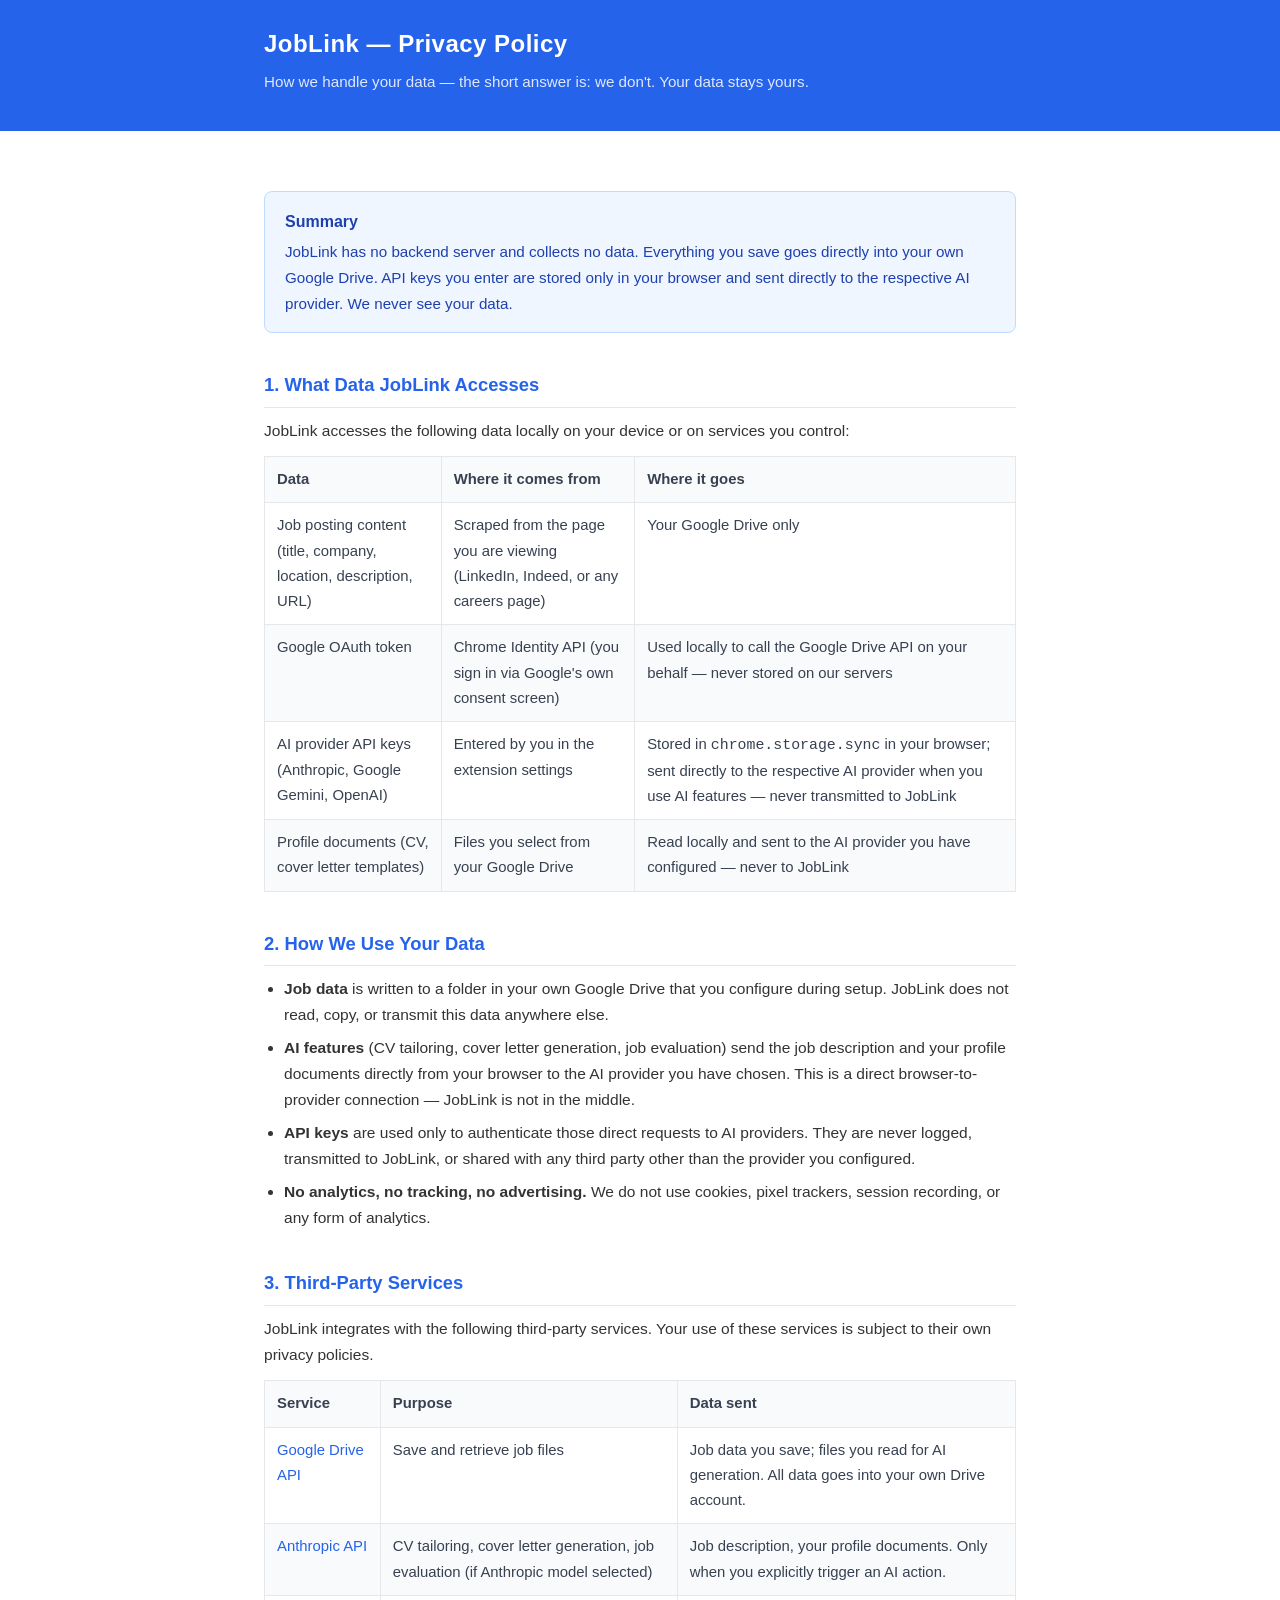
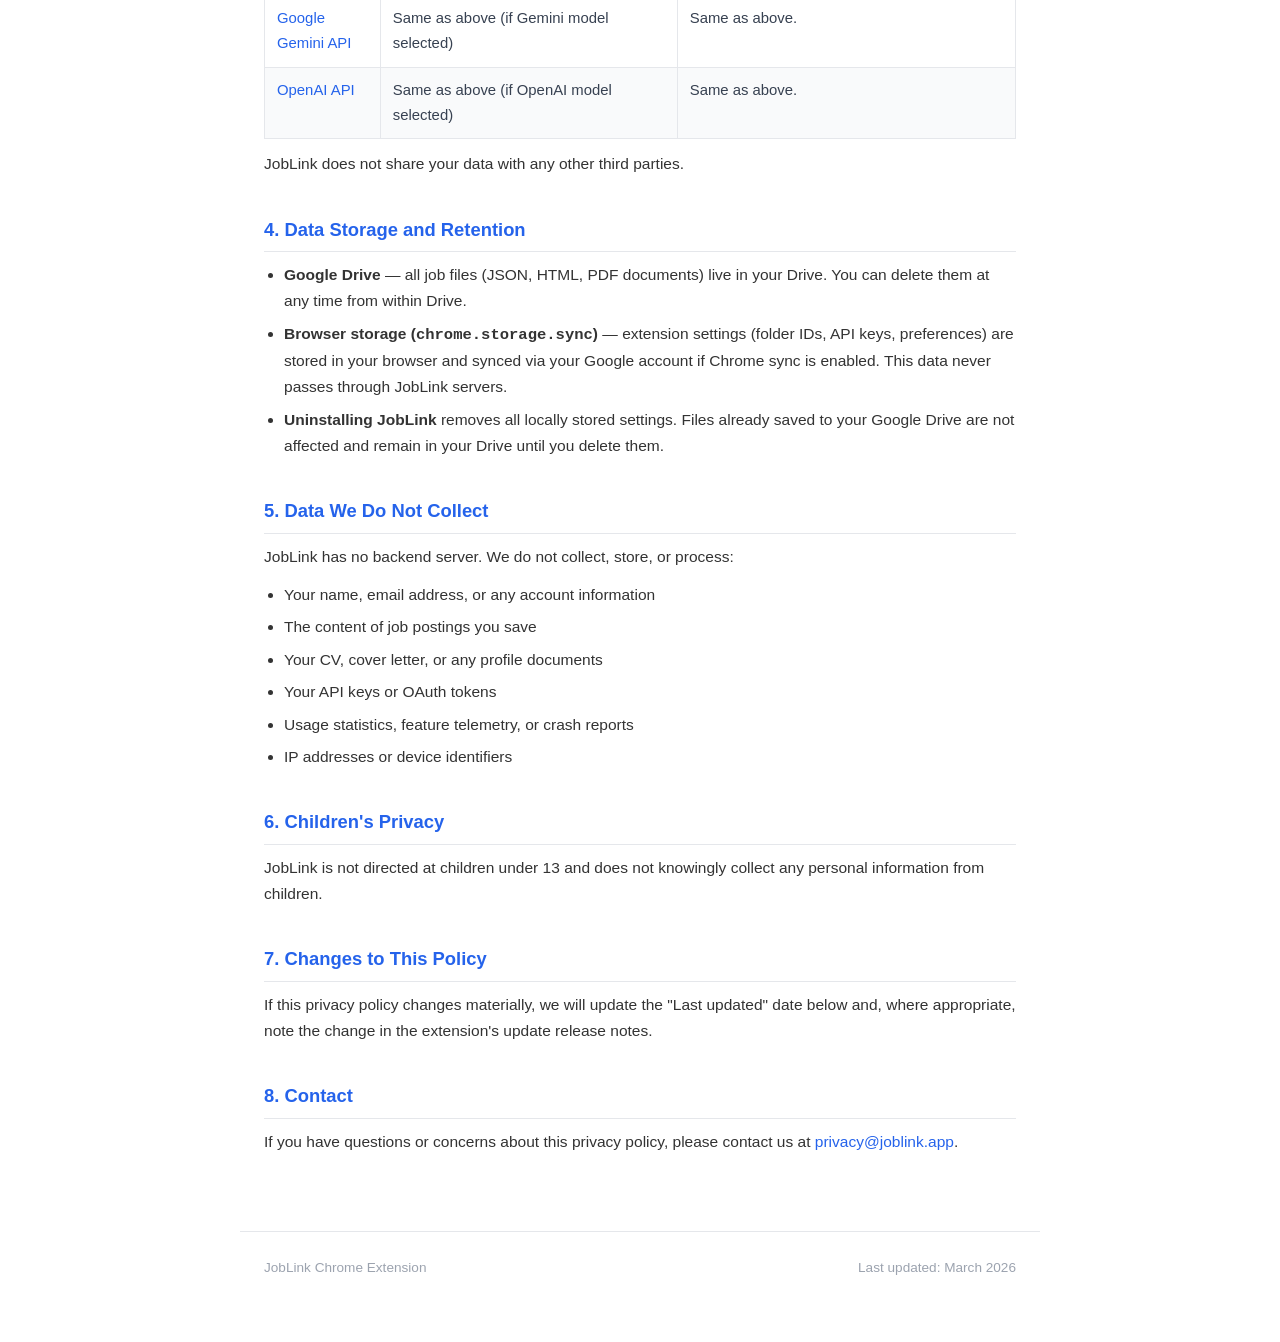
==== privacy.html @ 3ade63a7 "Feat: add privacy policy page Created privacy.html at project root covering: - What data is accessed" ====
<!DOCTYPE html>
<html lang="en">
<head>
  <meta charset="UTF-8">
  <meta name="viewport" content="width=device-width, initial-scale=1.0">
  <title>JobLink — Privacy Policy</title>
  <style>
    * {
      box-sizing: border-box;
      margin: 0;
      padding: 0;
    }

    body {
      font-family: -apple-system, BlinkMacSystemFont, 'Segoe UI', Roboto, Oxygen, Ubuntu, sans-serif;
      background: #ffffff;
      color: #333;
      line-height: 1.7;
    }

    header {
      background: #2563eb;
      color: white;
      padding: 24px 0;
    }

    header .inner {
      max-width: 800px;
      margin: 0 auto;
      padding: 0 24px;
    }

    header h1 {
      font-size: 1.5rem;
      font-weight: 700;
      letter-spacing: 0.02em;
    }

    header p {
      font-size: 0.95rem;
      opacity: 0.85;
      margin-top: 4px;
    }

    main {
      max-width: 800px;
      margin: 0 auto;
      padding: 40px 24px 64px;
    }

    h2 {
      font-size: 1.15rem;
      font-weight: 700;
      color: #2563eb;
      margin-top: 36px;
      margin-bottom: 10px;
      padding-bottom: 6px;
      border-bottom: 1px solid #e5e7eb;
    }

    h2:first-child {
      margin-top: 0;
    }

    p {
      margin-bottom: 12px;
      font-size: 0.97rem;
    }

    ul {
      margin: 8px 0 12px 20px;
      font-size: 0.97rem;
    }

    ul li {
      margin-bottom: 6px;
    }

    .highlight-box {
      background: #eff6ff;
      border: 1px solid #bfdbfe;
      border-radius: 8px;
      padding: 16px 20px;
      margin: 20px 0;
      font-size: 0.95rem;
      color: #1e40af;
    }

    .highlight-box strong {
      display: block;
      margin-bottom: 4px;
      font-size: 1rem;
    }

    table {
      width: 100%;
      border-collapse: collapse;
      margin: 12px 0;
      font-size: 0.93rem;
    }

    th {
      text-align: left;
      padding: 10px 12px;
      background: #f9fafb;
      border: 1px solid #e5e7eb;
      font-weight: 600;
      color: #374151;
    }

    td {
      padding: 10px 12px;
      border: 1px solid #e5e7eb;
      vertical-align: top;
      color: #374151;
    }

    tr:nth-child(even) td {
      background: #f9fafb;
    }

    a {
      color: #2563eb;
      text-decoration: none;
    }

    a:hover {
      text-decoration: underline;
    }

    footer {
      max-width: 800px;
      margin: 0 auto;
      padding: 24px 24px 40px;
      border-top: 1px solid #e5e7eb;
      font-size: 0.85rem;
      color: #9ca3af;
      display: flex;
      justify-content: space-between;
      flex-wrap: wrap;
      gap: 8px;
    }
  </style>
</head>
<body>

  <header>
    <div class="inner">
      <h1>JobLink — Privacy Policy</h1>
      <p>How we handle your data — the short answer is: we don't. Your data stays yours.</p>
    </div>
  </header>

  <main>

    <div class="highlight-box">
      <strong>Summary</strong>
      JobLink has no backend server and collects no data. Everything you save goes
      directly into your own Google Drive. API keys you enter are stored only in your
      browser and sent directly to the respective AI provider. We never see your data.
    </div>

    <h2>1. What Data JobLink Accesses</h2>

    <p>JobLink accesses the following data locally on your device or on services you
    control:</p>

    <table>
      <thead>
        <tr>
          <th>Data</th>
          <th>Where it comes from</th>
          <th>Where it goes</th>
        </tr>
      </thead>
      <tbody>
        <tr>
          <td>Job posting content (title, company, location, description, URL)</td>
          <td>Scraped from the page you are viewing (LinkedIn, Indeed, or any careers page)</td>
          <td>Your Google Drive only</td>
        </tr>
        <tr>
          <td>Google OAuth token</td>
          <td>Chrome Identity API (you sign in via Google's own consent screen)</td>
          <td>Used locally to call the Google Drive API on your behalf — never stored on our servers</td>
        </tr>
        <tr>
          <td>AI provider API keys (Anthropic, Google Gemini, OpenAI)</td>
          <td>Entered by you in the extension settings</td>
          <td>Stored in <code>chrome.storage.sync</code> in your browser; sent directly to the respective AI provider when you use AI features — never transmitted to JobLink</td>
        </tr>
        <tr>
          <td>Profile documents (CV, cover letter templates)</td>
          <td>Files you select from your Google Drive</td>
          <td>Read locally and sent to the AI provider you have configured — never to JobLink</td>
        </tr>
      </tbody>
    </table>

    <h2>2. How We Use Your Data</h2>

    <ul>
      <li><strong>Job data</strong> is written to a folder in your own Google Drive that you configure during setup. JobLink does not read, copy, or transmit this data anywhere else.</li>
      <li><strong>AI features</strong> (CV tailoring, cover letter generation, job evaluation) send the job description and your profile documents directly from your browser to the AI provider you have chosen. This is a direct browser-to-provider connection — JobLink is not in the middle.</li>
      <li><strong>API keys</strong> are used only to authenticate those direct requests to AI providers. They are never logged, transmitted to JobLink, or shared with any third party other than the provider you configured.</li>
      <li><strong>No analytics, no tracking, no advertising.</strong> We do not use cookies, pixel trackers, session recording, or any form of analytics.</li>
    </ul>

    <h2>3. Third-Party Services</h2>

    <p>JobLink integrates with the following third-party services. Your use of these
    services is subject to their own privacy policies.</p>

    <table>
      <thead>
        <tr>
          <th>Service</th>
          <th>Purpose</th>
          <th>Data sent</th>
        </tr>
      </thead>
      <tbody>
        <tr>
          <td><a href="https://policies.google.com/privacy" target="_blank" rel="noopener">Google Drive API</a></td>
          <td>Save and retrieve job files</td>
          <td>Job data you save; files you read for AI generation. All data goes into your own Drive account.</td>
        </tr>
        <tr>
          <td><a href="https://www.anthropic.com/privacy" target="_blank" rel="noopener">Anthropic API</a></td>
          <td>CV tailoring, cover letter generation, job evaluation (if Anthropic model selected)</td>
          <td>Job description, your profile documents. Only when you explicitly trigger an AI action.</td>
        </tr>
        <tr>
          <td><a href="https://policies.google.com/privacy" target="_blank" rel="noopener">Google Gemini API</a></td>
          <td>Same as above (if Gemini model selected)</td>
          <td>Same as above.</td>
        </tr>
        <tr>
          <td><a href="https://openai.com/privacy" target="_blank" rel="noopener">OpenAI API</a></td>
          <td>Same as above (if OpenAI model selected)</td>
          <td>Same as above.</td>
        </tr>
      </tbody>
    </table>

    <p>JobLink does not share your data with any other third parties.</p>

    <h2>4. Data Storage and Retention</h2>

    <ul>
      <li><strong>Google Drive</strong> — all job files (JSON, HTML, PDF documents) live in your Drive. You can delete them at any time from within Drive.</li>
      <li><strong>Browser storage (<code>chrome.storage.sync</code>)</strong> — extension settings (folder IDs, API keys, preferences) are stored in your browser and synced via your Google account if Chrome sync is enabled. This data never passes through JobLink servers.</li>
      <li><strong>Uninstalling JobLink</strong> removes all locally stored settings. Files already saved to your Google Drive are not affected and remain in your Drive until you delete them.</li>
    </ul>

    <h2>5. Data We Do Not Collect</h2>

    <p>JobLink has no backend server. We do not collect, store, or process:</p>

    <ul>
      <li>Your name, email address, or any account information</li>
      <li>The content of job postings you save</li>
      <li>Your CV, cover letter, or any profile documents</li>
      <li>Your API keys or OAuth tokens</li>
      <li>Usage statistics, feature telemetry, or crash reports</li>
      <li>IP addresses or device identifiers</li>
    </ul>

    <h2>6. Children's Privacy</h2>

    <p>JobLink is not directed at children under 13 and does not knowingly collect
    any personal information from children.</p>

    <h2>7. Changes to This Policy</h2>

    <p>If this privacy policy changes materially, we will update the "Last updated"
    date below and, where appropriate, note the change in the extension's update
    release notes.</p>

    <h2>8. Contact</h2>

    <p>If you have questions or concerns about this privacy policy, please contact us
    at <a href="mailto:privacy@joblink.app">privacy@joblink.app</a>.</p>

  </main>

  <footer>
    <span>JobLink Chrome Extension</span>
    <span>Last updated: March 2026</span>
  </footer>

</body>
</html>
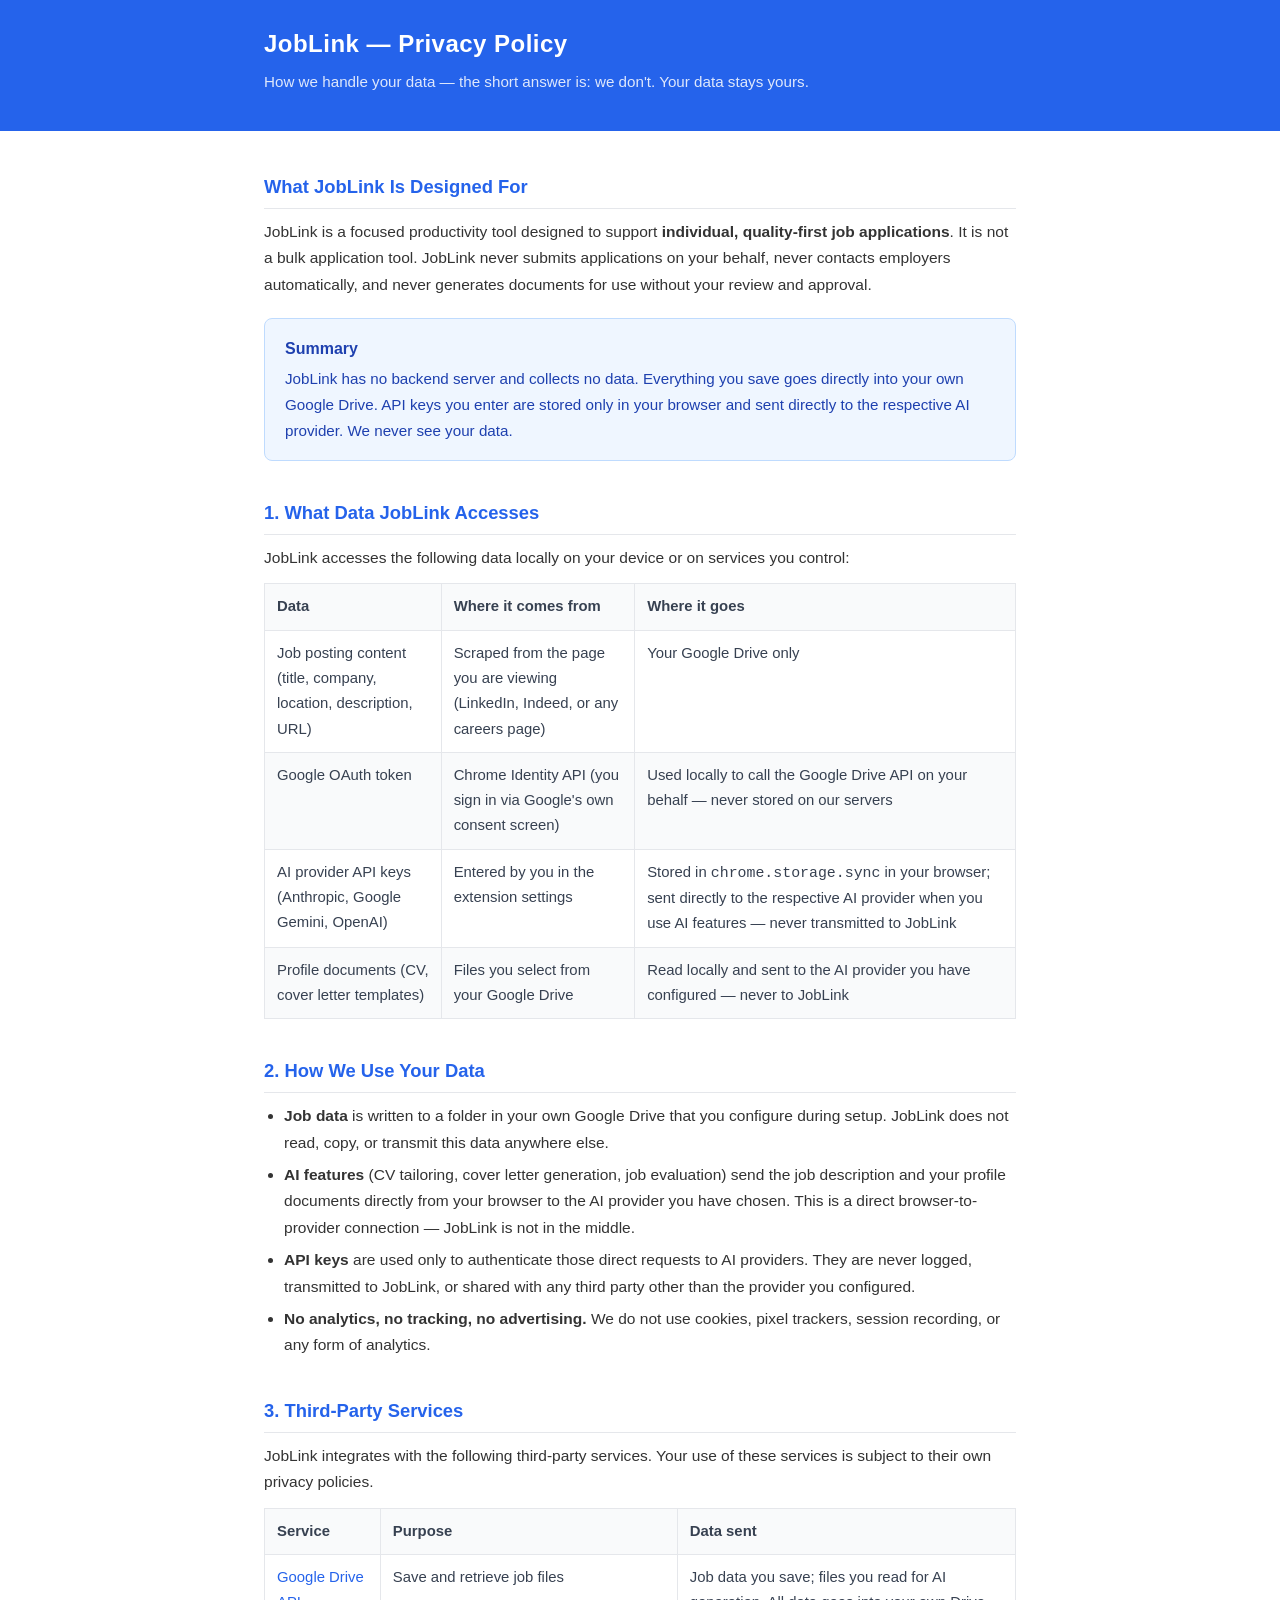
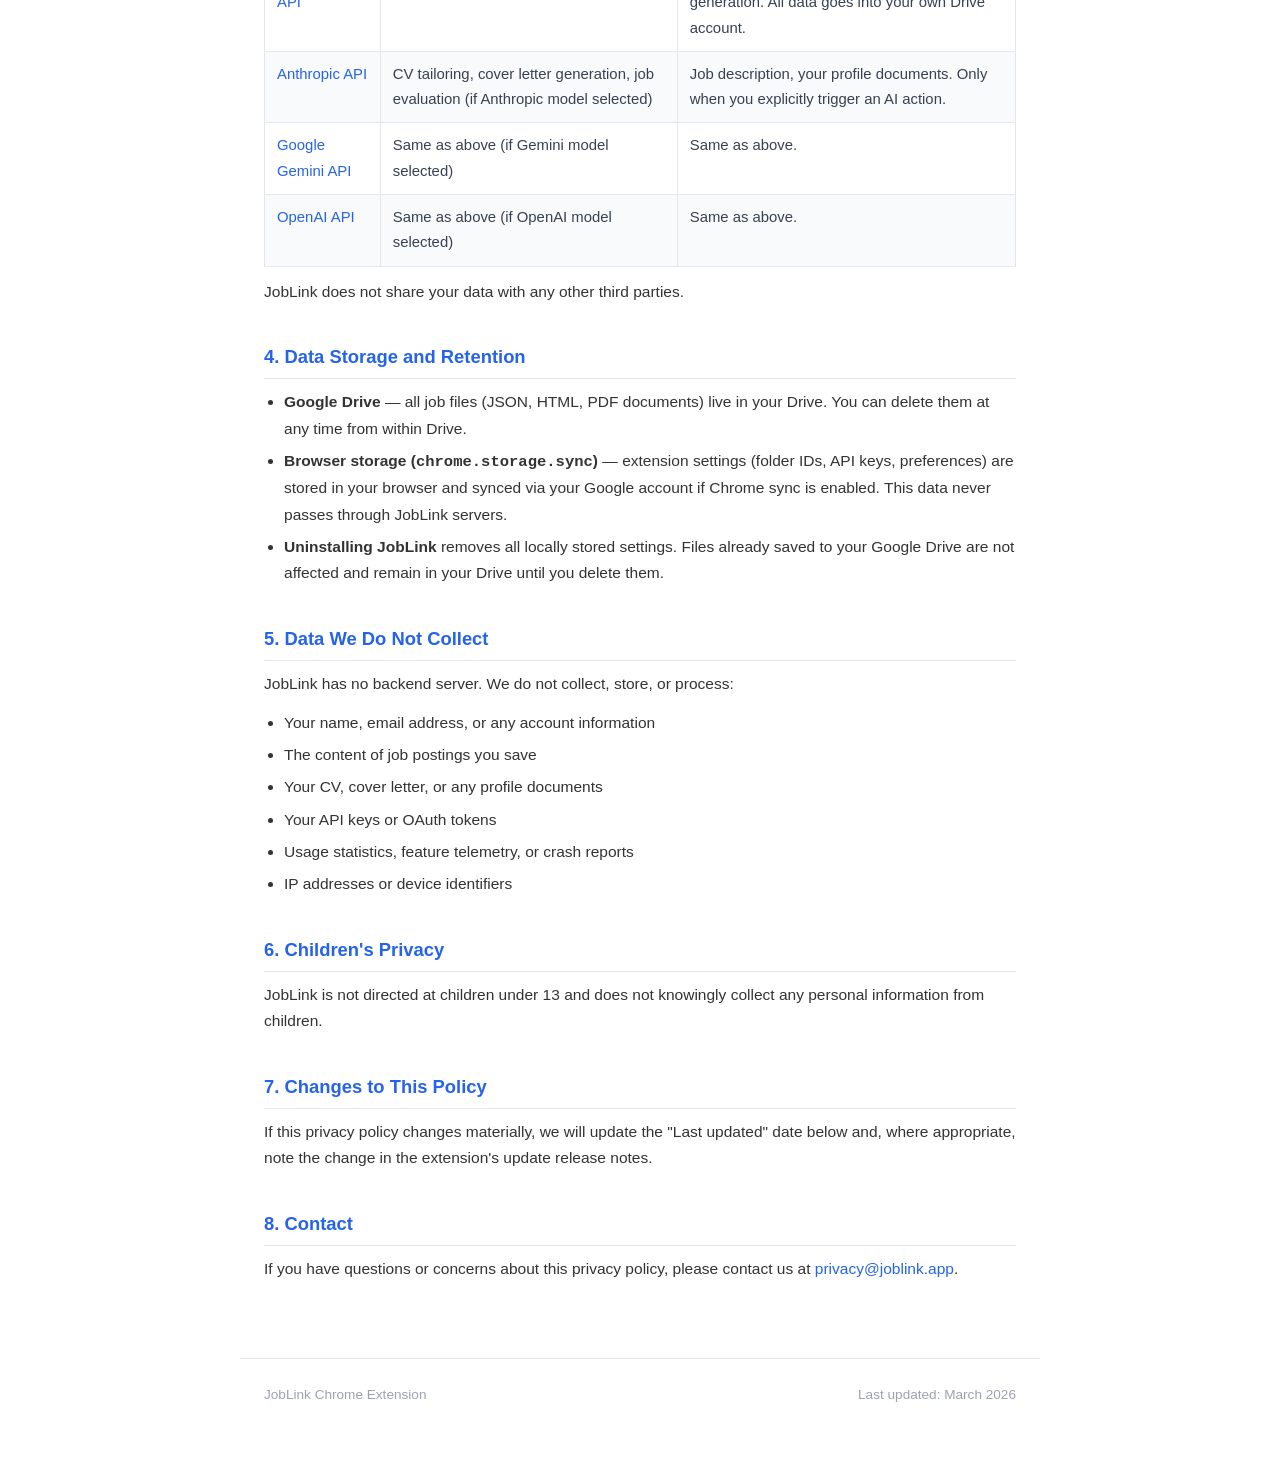
==== commit ed9e252d: "Session 59: quality philosophy copy update — 5 files, no functional changes Introduced "targeted, qu" ====
--- a/privacy.html
+++ b/privacy.html
@@ -153,6 +153,9 @@
 
   <main>
 
+    <h2>What JobLink Is Designed For</h2>
+    <p>JobLink is a focused productivity tool designed to support <strong>individual, quality-first job applications</strong>. It is not a bulk application tool. JobLink never submits applications on your behalf, never contacts employers automatically, and never generates documents for use without your review and approval.</p>
+
     <div class="highlight-box">
       <strong>Summary</strong>
       JobLink has no backend server and collects no data. Everything you save goes
